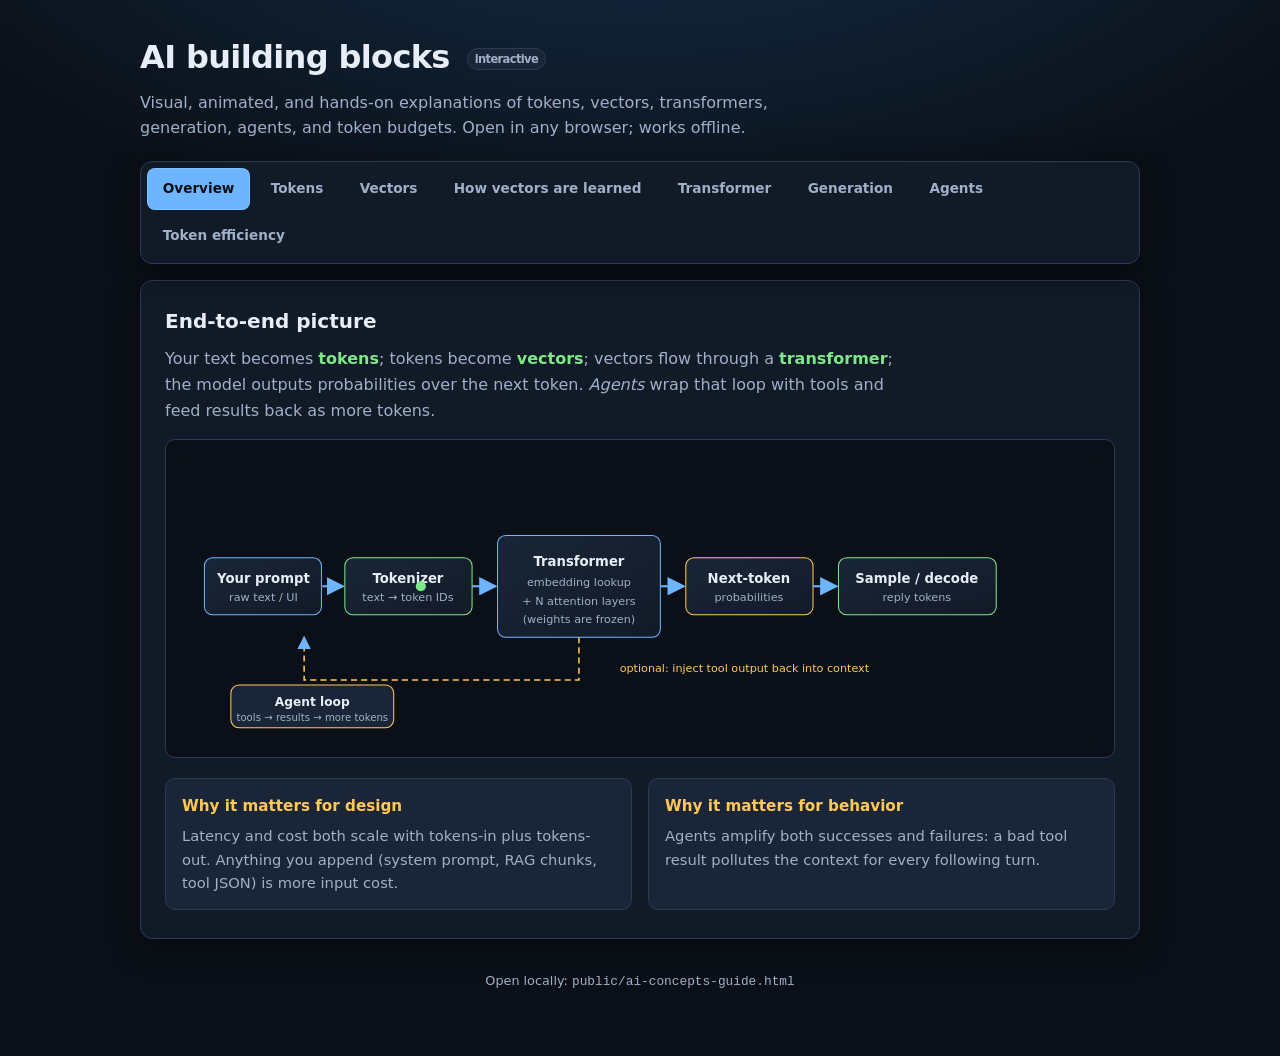
==== index.html @ f7377c88 "Add interactive AI concepts guide (GitHub Pages) Publish self-contained HTML with tabs, SVG animatio" ====
<!DOCTYPE html>
<html lang="en">
<head>
  <meta charset="UTF-8" />
  <meta name="viewport" content="width=device-width, initial-scale=1" />
  <title>AI Concepts — Tokens, Vectors, Transformers & Agents</title>
  <style>
    :root {
      --bg: #0b1018;
      --surface: #111a27;
      --surface2: #1a2638;
      --text: #e8eef7;
      --muted: #9fb0c8;
      --accent: #6eb5ff;
      --accent2: #7ee787;
      --warn: #ffc857;
      --danger: #fca5a5;
      --border: #2b3a55;
      --font: "Segoe UI", system-ui, -apple-system, sans-serif;
      --mono: ui-monospace, SFMono-Regular, Menlo, Consolas, monospace;
      --radius: 12px;
      --shadow: 0 8px 32px rgba(0, 0, 0, 0.45);
    }
    * { box-sizing: border-box; }
    html, body { margin: 0; }
    body {
      min-height: 100vh;
      font-family: var(--font);
      background: radial-gradient(ellipse 120% 80% at 50% -20%, #15324f 0%, var(--bg) 55%);
      color: var(--text);
      line-height: 1.6;
    }
    .wrap { max-width: 1040px; margin: 0 auto; padding: 2rem 1.25rem 4rem; }
    header h1 {
      font-size: clamp(1.45rem, 4vw, 2rem);
      font-weight: 650;
      letter-spacing: -0.02em;
      margin: 0 0 0.4rem;
    }
    header p { margin: 0 0 1.25rem; color: var(--muted); max-width: 70ch; }

    .tabs {
      display: flex; flex-wrap: wrap; gap: 0.35rem;
      margin-bottom: 1rem; padding: 0.4rem;
      background: var(--surface);
      border-radius: var(--radius);
      border: 1px solid var(--border);
      box-shadow: var(--shadow);
      position: sticky; top: 0.5rem; z-index: 10;
      backdrop-filter: blur(8px);
    }
    .tabs button {
      appearance: none; border: 1px solid transparent;
      background: transparent; color: var(--muted);
      font: inherit; font-size: 0.85rem; font-weight: 550;
      padding: 0.55rem 0.9rem; border-radius: 8px; cursor: pointer;
      transition: color 0.15s, background 0.15s, border-color 0.15s;
    }
    .tabs button:hover { color: var(--text); background: var(--surface2); }
    .tabs button[aria-selected="true"] {
      color: var(--bg); background: var(--accent);
      border-color: rgba(255, 255, 255, 0.15);
    }

    .panel {
      display: none;
      background: var(--surface);
      border: 1px solid var(--border);
      border-radius: var(--radius);
      padding: 1.5rem 1.5rem 1.75rem;
      box-shadow: var(--shadow);
    }
    .panel.active { display: block; animation: fadeIn 0.22s ease; }
    @keyframes fadeIn {
      from { opacity: 0; transform: translateY(4px); }
      to { opacity: 1; transform: translateY(0); }
    }

    .panel h2 { font-size: 1.25rem; margin: 0 0 0.6rem; font-weight: 650; }
    .panel h3 {
      font-size: 1rem; margin: 1.5rem 0 0.5rem;
      color: var(--accent); font-weight: 600;
    }
    .panel p { margin: 0 0 0.85rem; }
    .panel .lead { color: var(--muted); margin: 0 0 1rem; max-width: 72ch; }
    .panel ul { margin: 0 0 0.85rem 1.1rem; padding: 0; }
    .panel li { margin-bottom: 0.35rem; }
    .panel code { font-family: var(--mono); font-size: 0.88em; background: #0c1726; padding: 1px 5px; border-radius: 4px; color: #b6dcff; }
    .panel strong { color: var(--accent2); font-weight: 600; }

    .diagram-wrap {
      background: var(--bg);
      border-radius: 10px;
      padding: 1rem;
      border: 1px solid var(--border);
      margin: 0.5rem 0 1.25rem;
      overflow: auto;
    }
    .diagram { width: 100%; height: auto; display: block; }

    .grid2 { display: grid; grid-template-columns: 1fr 1fr; gap: 1rem; }
    @media (max-width: 720px) { .grid2 { grid-template-columns: 1fr; } }

    .card {
      background: var(--surface2);
      border: 1px solid var(--border);
      border-radius: 10px;
      padding: 0.9rem 1rem;
    }
    .card h4 { margin: 0 0 0.4rem; font-size: 0.95rem; color: var(--warn); font-weight: 600; }
    .card p { margin: 0; color: var(--muted); font-size: 0.92rem; }

    .controls {
      display: flex; flex-wrap: wrap; gap: 0.75rem 1.25rem;
      align-items: center; margin: 0.75rem 0 0.5rem;
      font-size: 0.9rem;
    }
    .controls label { color: var(--muted); display: inline-flex; align-items: center; gap: 0.4rem; }
    .controls input[type="range"] { width: 180px; accent-color: var(--accent); }
    .controls input[type="text"] {
      font: inherit; font-size: 0.9rem; padding: 0.35rem 0.55rem;
      background: #0c1726; color: var(--text);
      border: 1px solid var(--border); border-radius: 6px;
      width: 220px;
    }
    .controls button {
      font: inherit; font-size: 0.85rem; font-weight: 550;
      padding: 0.45rem 0.85rem; border-radius: 6px;
      background: var(--accent); color: var(--bg);
      border: 1px solid rgba(255,255,255,0.1);
      cursor: pointer;
    }
    .controls button.secondary { background: var(--surface2); color: var(--text); border-color: var(--border); }
    .controls button:hover { filter: brightness(1.1); }

    table.kv {
      width: 100%; border-collapse: collapse;
      font-size: 0.9rem; margin: 0.5rem 0 1rem;
    }
    table.kv th, table.kv td {
      text-align: left; padding: 0.45rem 0.6rem;
      border-bottom: 1px solid var(--border);
    }
    table.kv th { color: var(--muted); font-weight: 550; background: var(--surface2); }
    table.kv td.mono { font-family: var(--mono); color: #b6dcff; font-size: 0.85rem; }

    .badge {
      display: inline-block; padding: 1px 7px; border-radius: 999px;
      font-size: 0.72rem; font-weight: 600;
      background: var(--surface2); color: var(--muted);
      border: 1px solid var(--border); margin-left: 0.4rem;
      vertical-align: middle;
    }
    .callout {
      border-left: 3px solid var(--warn);
      background: #1e1808;
      padding: 0.7rem 0.9rem; border-radius: 6px;
      margin: 0.75rem 0; font-size: 0.92rem;
    }
    .callout.green { border-color: var(--accent2); background: #0d1f15; }
    .callout.blue { border-color: var(--accent); background: #0d1c2c; }

    footer { margin-top: 2rem; font-size: 0.8rem; color: var(--muted); text-align: center; }

    @media (prefers-reduced-motion: reduce) {
      .panel.active { animation: none; }
      .anim, .anim * { animation: none !important; }
    }
  </style>
</head>
<body>
  <div class="wrap">
    <header>
      <h1>AI building blocks <span class="badge">interactive</span></h1>
      <p>
        Visual, animated, and hands-on explanations of tokens, vectors, transformers,
        generation, agents, and token budgets. Open in any browser; works offline.
      </p>
    </header>

    <div class="tabs" role="tablist" aria-label="Topics">
      <button role="tab" id="tab-overview" aria-selected="true" aria-controls="panel-overview" tabindex="0">Overview</button>
      <button role="tab" id="tab-tokens" aria-selected="false" aria-controls="panel-tokens" tabindex="-1">Tokens</button>
      <button role="tab" id="tab-vectors" aria-selected="false" aria-controls="panel-vectors" tabindex="-1">Vectors</button>
      <button role="tab" id="tab-training" aria-selected="false" aria-controls="panel-training" tabindex="-1">How vectors are learned</button>
      <button role="tab" id="tab-transformer" aria-selected="false" aria-controls="panel-transformer" tabindex="-1">Transformer</button>
      <button role="tab" id="tab-generation" aria-selected="false" aria-controls="panel-generation" tabindex="-1">Generation</button>
      <button role="tab" id="tab-agents" aria-selected="false" aria-controls="panel-agents" tabindex="-1">Agents</button>
      <button role="tab" id="tab-optimize" aria-selected="false" aria-controls="panel-optimize" tabindex="-1">Token efficiency</button>
    </div>

    <!-- ============================== OVERVIEW ============================== -->
    <section class="panel active" role="tabpanel" id="panel-overview" aria-labelledby="tab-overview">
      <h2>End-to-end picture</h2>
      <p class="lead">
        Your text becomes <strong>tokens</strong>; tokens become <strong>vectors</strong>;
        vectors flow through a <strong>transformer</strong>; the model outputs probabilities over
        the next token. <em>Agents</em> wrap that loop with tools and feed results back as more tokens.
      </p>
      <div class="diagram-wrap">
        <svg class="diagram anim" viewBox="0 0 900 280" xmlns="http://www.w3.org/2000/svg" aria-label="Overview pipeline">
          <defs>
            <marker id="arrowOv" markerWidth="9" markerHeight="9" refX="8" refY="4.5" orient="auto">
              <path d="M0,0 L9,4.5 L0,9 Z" fill="#6eb5ff" />
            </marker>
            <linearGradient id="gOv" x1="0%" y1="0%" x2="100%" y2="100%">
              <stop offset="0%" stop-color="#1a2638" />
              <stop offset="100%" stop-color="#111a27" />
            </linearGradient>
          </defs>
          <rect width="900" height="280" fill="#0b1018" rx="8" />

          <g>
            <rect x="22" y="100" width="115" height="56" rx="8" fill="url(#gOv)" stroke="#6eb5ff" />
            <text x="80" y="125" text-anchor="middle" fill="#e8eef7" font-size="13" font-weight="600">Your prompt</text>
            <text x="80" y="142" text-anchor="middle" fill="#9fb0c8" font-size="11">raw text / UI</text>
          </g>
          <g>
            <rect x="160" y="100" width="125" height="56" rx="8" fill="url(#gOv)" stroke="#7ee787" />
            <text x="222" y="125" text-anchor="middle" fill="#e8eef7" font-size="13" font-weight="600">Tokenizer</text>
            <text x="222" y="142" text-anchor="middle" fill="#9fb0c8" font-size="11">text → token IDs</text>
          </g>
          <g>
            <rect x="310" y="78" width="160" height="100" rx="8" fill="url(#gOv)" stroke="#6eb5ff" />
            <text x="390" y="108" text-anchor="middle" fill="#e8eef7" font-size="13" font-weight="600">Transformer</text>
            <text x="390" y="128" text-anchor="middle" fill="#9fb0c8" font-size="11">embedding lookup</text>
            <text x="390" y="146" text-anchor="middle" fill="#9fb0c8" font-size="11">+ N attention layers</text>
            <text x="390" y="164" text-anchor="middle" fill="#9fb0c8" font-size="11">(weights are frozen)</text>
          </g>
          <g>
            <rect x="495" y="100" width="125" height="56" rx="8" fill="url(#gOv)" stroke="#ffc857" />
            <text x="557" y="125" text-anchor="middle" fill="#e8eef7" font-size="13" font-weight="600">Next-token</text>
            <text x="557" y="142" text-anchor="middle" fill="#9fb0c8" font-size="11">probabilities</text>
          </g>
          <g>
            <rect x="645" y="100" width="155" height="56" rx="8" fill="url(#gOv)" stroke="#7ee787" />
            <text x="722" y="125" text-anchor="middle" fill="#e8eef7" font-size="13" font-weight="600">Sample / decode</text>
            <text x="722" y="142" text-anchor="middle" fill="#9fb0c8" font-size="11">reply tokens</text>
          </g>

          <line x1="138" y1="128" x2="158" y2="128" stroke="#6eb5ff" stroke-width="2" marker-end="url(#arrowOv)" />
          <line x1="285" y1="128" x2="308" y2="128" stroke="#6eb5ff" stroke-width="2" marker-end="url(#arrowOv)" />
          <line x1="470" y1="128" x2="493" y2="128" stroke="#6eb5ff" stroke-width="2" marker-end="url(#arrowOv)" />
          <line x1="620" y1="128" x2="643" y2="128" stroke="#6eb5ff" stroke-width="2" marker-end="url(#arrowOv)" />

          <!-- moving packet -->
          <circle r="5" fill="#7ee787">
            <animateMotion dur="5s" repeatCount="indefinite"
              path="M 22 128 L 800 128" />
          </circle>

          <!-- Agent loop -->
          <path d="M390 178 L390 220 L120 220 L120 178" fill="none" stroke="#ffc857" stroke-width="1.5" stroke-dasharray="6 4" marker-end="url(#arrowOv)" />
          <rect x="48" y="225" width="160" height="42" rx="8" fill="#1a2638" stroke="#ffc857" />
          <text x="128" y="246" text-anchor="middle" fill="#e8eef7" font-size="12" font-weight="600">Agent loop</text>
          <text x="128" y="260" text-anchor="middle" fill="#9fb0c8" font-size="10">tools → results → more tokens</text>
          <text x="430" y="212" fill="#ffc857" font-size="11">optional: inject tool output back into context</text>
        </svg>
      </div>
      <div class="grid2">
        <div class="card"><h4>Why it matters for design</h4><p>Latency and cost both scale with tokens-in plus tokens-out. Anything you append (system prompt, RAG chunks, tool JSON) is more input cost.</p></div>
        <div class="card"><h4>Why it matters for behavior</h4><p>Agents amplify both successes and failures: a bad tool result pollutes the context for every following turn.</p></div>
      </div>
    </section>

    <!-- ============================== TOKENS ============================== -->
    <section class="panel" role="tabpanel" id="panel-tokens" aria-labelledby="tab-tokens" hidden>
      <h2>Tokens — the unit the model actually sees</h2>
      <p class="lead">
        Models do not consume words or characters. They consume <strong>tokens</strong>:
        integer IDs from a fixed vocabulary built by a <em>tokenizer</em>.
        A token can be a word, a syllable, a few characters, punctuation, or a byte sequence.
      </p>

      <h3>1. From string to IDs</h3>
      <div class="diagram-wrap">
        <svg class="diagram anim" viewBox="0 0 900 220" xmlns="http://www.w3.org/2000/svg" aria-label="Tokenization">
          <rect width="900" height="220" fill="#0b1018" rx="8" />
          <text x="450" y="32" text-anchor="middle" fill="#e8eef7" font-size="14" font-weight="600">String → tokenizer → token IDs → embedding rows</text>

          <rect x="40" y="60" width="320" height="46" rx="6" fill="#1a2638" stroke="#6eb5ff" />
          <text x="200" y="88" text-anchor="middle" fill="#e8eef7" font-size="13" font-family="ui-monospace, monospace">"unbelievable AI agents!"</text>

          <text x="380" y="88" text-anchor="middle" fill="#7ee787" font-size="22">→</text>

          <rect x="410" y="50" width="450" height="66" rx="6" fill="#1a2638" stroke="#7ee787" />
          <text x="635" y="74" text-anchor="middle" fill="#9fb0c8" font-size="11">subword pieces (illustrative — exact split depends on tokenizer)</text>
          <text x="635" y="98" text-anchor="middle" fill="#e8eef7" font-size="13" font-family="ui-monospace, monospace">[ "un", "believ", "able", " AI", " agents", "!" ]</text>

          <g font-family="ui-monospace, monospace" font-size="11">
            <rect x="80" y="135" width="110" height="34" rx="6" fill="#0d1c2c" stroke="#6eb5ff" />
            <text x="135" y="156" text-anchor="middle" fill="#b6dcff">id 581</text>
            <rect x="200" y="135" width="120" height="34" rx="6" fill="#0d1c2c" stroke="#6eb5ff" />
            <text x="260" y="156" text-anchor="middle" fill="#b6dcff">id 24109</text>
            <rect x="330" y="135" width="110" height="34" rx="6" fill="#0d1c2c" stroke="#6eb5ff" />
            <text x="385" y="156" text-anchor="middle" fill="#b6dcff">id 712</text>
            <rect x="450" y="135" width="100" height="34" rx="6" fill="#0d1c2c" stroke="#6eb5ff" />
            <text x="500" y="156" text-anchor="middle" fill="#b6dcff">id 9013</text>
            <rect x="560" y="135" width="120" height="34" rx="6" fill="#0d1c2c" stroke="#6eb5ff" />
            <text x="620" y="156" text-anchor="middle" fill="#b6dcff">id 30221</text>
            <rect x="690" y="135" width="80" height="34" rx="6" fill="#0d1c2c" stroke="#6eb5ff" />
            <text x="730" y="156" text-anchor="middle" fill="#b6dcff">id 0</text>
          </g>
          <text x="450" y="200" text-anchor="middle" fill="#9fb0c8" font-size="11">Each ID is then looked up in a giant matrix → that row is the token's vector.</text>

          <!-- Animated highlight sweeping across IDs -->
          <rect x="80" y="135" width="110" height="34" rx="6" fill="#7ee787" opacity="0">
            <animate attributeName="opacity" values="0.0;0.35;0.0" keyTimes="0;0.15;0.3" dur="6s" repeatCount="indefinite" />
          </rect>
          <rect x="200" y="135" width="120" height="34" rx="6" fill="#7ee787" opacity="0">
            <animate attributeName="opacity" values="0;0;0.35;0" keyTimes="0;0.15;0.3;0.45" dur="6s" repeatCount="indefinite" />
          </rect>
          <rect x="330" y="135" width="110" height="34" rx="6" fill="#7ee787" opacity="0">
            <animate attributeName="opacity" values="0;0;0;0.35;0" keyTimes="0;0.3;0.45;0.6;0.75" dur="6s" repeatCount="indefinite" />
          </rect>
        </svg>
      </div>

      <h3>2. Why subwords (instead of words or letters)?</h3>
      <ul>
        <li><strong>Word-level</strong> vocabularies explode in size and can't represent typos, names, or new words.</li>
        <li><strong>Character-level</strong> sequences become too long; the model wastes capacity learning English spelling.</li>
        <li><strong>Subword</strong> (BPE / WordPiece / SentencePiece) keeps common words as one token and splits rare ones — the sweet spot.</li>
      </ul>

      <h3>3. Try it: rough English heuristic</h3>
      <div class="callout blue">
        For everyday English prose: <strong>~4 chars/token</strong> or <strong>~¾ word/token</strong>.
        Code, JSON, URLs, and non-Latin scripts can be 2× or 3× more expensive.
      </div>
      <div class="controls">
        <label>Type any English text:
          <input id="tokInput" type="text" value="Tokens are how models bill and remember." />
        </label>
      </div>
      <table class="kv">
        <tr><th>Characters</th><td class="mono" id="tokChars">—</td></tr>
        <tr><th>Words</th><td class="mono" id="tokWords">—</td></tr>
        <tr><th>Estimated tokens (chars/4)</th><td class="mono" id="tokFromChars">—</td></tr>
        <tr><th>Estimated tokens (words×0.75)</th><td class="mono" id="tokFromWords">—</td></tr>
      </table>
      <p class="lead" style="font-size:0.88rem;">
        These are <em>rough</em> estimates. For accurate counts use the provider's tokenizer
        (e.g. <code>tiktoken</code> for OpenAI, the model's <code>tokenizer.json</code> for HF / local SLMs).
      </p>

      <h3>4. Where token cost actually lives</h3>
      <ul>
        <li><strong>System prompt + tools schema:</strong> sent on every turn unless prompt caching applies.</li>
        <li><strong>Conversation history:</strong> grows linearly; older turns rarely earn their keep.</li>
        <li><strong>Tool outputs:</strong> raw API responses are usually the worst offender. Truncate or summarize.</li>
        <li><strong>Generated tokens:</strong> billed separately (often more expensive than input).</li>
      </ul>
    </section>

    <!-- ============================== VECTORS ============================== -->
    <section class="panel" role="tabpanel" id="panel-vectors" aria-labelledby="tab-vectors" hidden>
      <h2>Vectors — coordinates of meaning</h2>
      <p class="lead">
        A <strong>vector</strong> (a.k.a. <em>embedding</em>) is just a list of numbers that acts as a
        digital fingerprint for a token's meaning. Lat/long is a 2-D vector that locates a place;
        a 384-D embedding locates a <em>meaning</em> in a 384-dimensional space.
      </p>

      <h3>1. The mental model: 3 dimensions you can picture</h3>
      <p>Imagine 3 axes — "Animal-like", "Fluffy", "Electronic":</p>
      <table class="kv">
        <tr><th>Word</th><th>Vector [animal, fluffy, electronic]</th><th>Reading</th></tr>
        <tr><td>Dog</td><td class="mono">[0.9, 0.8, 0.1]</td><td>high animal, high fluff, low electronic</td></tr>
        <tr><td>Cat</td><td class="mono">[0.9, 0.9, 0.1]</td><td>nearly identical to Dog → nearby in space</td></tr>
        <tr><td>Laptop</td><td class="mono">[0.1, 0.1, 0.9]</td><td>opposite corner</td></tr>
      </table>
      <p class="lead">"Dog" and "Cat" share neighbors in real text, so the math <em>forces</em> their vectors to look alike. The model never reads the word "animal" — it just notices similar numbers.</p>

      <h3>2. Why 384 (or 768, or 4096) dimensions?</h3>
      <p>
        More dimensions = more room for nuance: noun vs verb, formal vs slang, finance vs medical, sentiment, tense, register. Each dimension is an <em>abstract</em> trait the model
        invented during training; humans rarely have words for them.
      </p>
      <div class="grid2">
        <div class="card"><h4>Narrower (e.g. 128)</h4><p>Cheap, fast, "dumber" — collapses subtle meaning differences.</p></div>
        <div class="card"><h4>Wider (e.g. 4096)</h4><p>Expensive, more nuance — what frontier LLMs use as their internal "workspace width."</p></div>
      </div>

      <h3>3. A 10-D financial example</h3>
      <p>For a "high-growth tech stock" the model might learn something like:</p>
      <table class="kv">
        <tr><th>#</th><th>Concept</th><th>Value</th><th>Why</th></tr>
        <tr><td>1</td><td>Risk</td><td class="mono">0.9</td><td>volatile</td></tr>
        <tr><td>2</td><td>Dividend yield</td><td class="mono">0.1</td><td>reinvests profits</td></tr>
        <tr><td>3</td><td>Growth potential</td><td class="mono">0.8</td><td>expanding market</td></tr>
        <tr><td>4</td><td>Liquidity</td><td class="mono">0.2</td><td>thinner book</td></tr>
        <tr><td>5</td><td>Tech sector</td><td class="mono">0.9</td><td>by definition</td></tr>
        <tr><td>6</td><td>Fixed income</td><td class="mono">0.0</td><td>not a bond</td></tr>
        <tr><td>7</td><td>Institutional interest</td><td class="mono">0.4</td><td>moderate</td></tr>
        <tr><td>8</td><td>R&amp;D spending</td><td class="mono">0.7</td><td>innovation-heavy</td></tr>
        <tr><td>9</td><td>Tangible assets</td><td class="mono">0.1</td><td>IP, not factories</td></tr>
        <tr><td>10</td><td>Market cap</td><td class="mono">0.6</td><td>mid-large</td></tr>
      </table>
      <p>"Nvidia" and "Bitcoin" land near each other in this space because they share high values along Risk, Tech, and Growth — the model treats them as <em>conversational neighbors</em> without any dictionary.</p>

      <h3>4. Interactive: cosine similarity</h3>
      <p class="lead">Drag the sliders. Watch the angle between two 2-D "meaning vectors" change. Cosine similarity is just the cosine of that angle.</p>
      <div class="controls">
        <label>Vector A angle: <input id="vAang" type="range" min="0" max="360" value="40" /></label>
        <label>Vector B angle: <input id="vBang" type="range" min="0" max="360" value="55" /></label>
      </div>
      <div class="diagram-wrap">
        <svg id="cosineSvg" class="diagram" viewBox="0 0 600 320" xmlns="http://www.w3.org/2000/svg" aria-label="Cosine similarity demo">
          <rect width="600" height="320" fill="#0b1018" rx="8" />
          <line x1="300" y1="20" x2="300" y2="300" stroke="#2b3a55" />
          <line x1="40" y1="160" x2="560" y2="160" stroke="#2b3a55" />
          <circle cx="300" cy="160" r="120" fill="none" stroke="#1e2a40" stroke-dasharray="3 4" />
          <line id="vecA" x1="300" y1="160" x2="300" y2="160" stroke="#7ee787" stroke-width="2.5" />
          <line id="vecB" x1="300" y1="160" x2="300" y2="160" stroke="#6eb5ff" stroke-width="2.5" />
          <text id="vecAlabel" x="0" y="0" fill="#7ee787" font-size="12">A</text>
          <text id="vecBlabel" x="0" y="0" fill="#6eb5ff" font-size="12">B</text>
          <text id="cosLabel" x="20" y="30" fill="#e8eef7" font-size="14" font-weight="600">cos(θ) = —</text>
          <text id="cosHint" x="20" y="50" fill="#9fb0c8" font-size="11">+1 → identical meaning · 0 → unrelated · −1 → opposite</text>
        </svg>
      </div>

      <h3>5. Where this shows up in apps</h3>
      <ul>
        <li><strong>Semantic search / RAG</strong>: embed the query, find nearest chunks in a vector DB, stuff them into the prompt.</li>
        <li><strong>Clustering</strong> support tickets, deduping content, recommendation.</li>
        <li><strong>Classification</strong>: cheap classifier on top of frozen embeddings.</li>
      </ul>
      <div class="callout green">
        <strong>Design takeaway:</strong> RAG quality depends more on chunking, metadata, and choice of embedding model than on prompt wording.
      </div>
    </section>

    <!-- ============================== TRAINING ============================== -->
    <section class="panel" role="tabpanel" id="panel-training" aria-labelledby="tab-training" hidden>
      <h2>How vectors are <em>actually</em> learned <span class="badge">no human assigns them</span></h2>
      <p class="lead">
        Nobody decides the numbers. They start as random noise. Training nudges them
        until words that <em>appear in similar contexts</em> end up with similar coordinates.
      </p>

      <h3>1. The learning loop</h3>
      <div class="diagram-wrap">
        <svg class="diagram anim" viewBox="0 0 900 260" xmlns="http://www.w3.org/2000/svg" aria-label="Training loop">
          <defs>
            <marker id="arrTr" markerWidth="9" markerHeight="9" refX="8" refY="4.5" orient="auto">
              <path d="M0,0 L9,4.5 L0,9 Z" fill="#6eb5ff" />
            </marker>
          </defs>
          <rect width="900" height="260" fill="#0b1018" rx="8" />

          <rect x="30" y="60" width="160" height="60" rx="8" fill="#1a2638" stroke="#6eb5ff" />
          <text x="110" y="84" text-anchor="middle" fill="#e8eef7" font-size="13" font-weight="600">1. Show a sentence</text>
          <text x="110" y="102" text-anchor="middle" fill="#9fb0c8" font-size="11">"The boy took his dog for a __"</text>

          <rect x="220" y="60" width="160" height="60" rx="8" fill="#1a2638" stroke="#7ee787" />
          <text x="300" y="84" text-anchor="middle" fill="#e8eef7" font-size="13" font-weight="600">2. Predict next token</text>
          <text x="300" y="102" text-anchor="middle" fill="#9fb0c8" font-size="11">model guesses "toaster"</text>

          <rect x="410" y="60" width="160" height="60" rx="8" fill="#1a2638" stroke="#fca5a5" />
          <text x="490" y="84" text-anchor="middle" fill="#e8eef7" font-size="13" font-weight="600">3. Compute loss</text>
          <text x="490" y="102" text-anchor="middle" fill="#9fb0c8" font-size="11">truth was "walk" → big error</text>

          <rect x="600" y="60" width="170" height="60" rx="8" fill="#1a2638" stroke="#ffc857" />
          <text x="685" y="84" text-anchor="middle" fill="#e8eef7" font-size="13" font-weight="600">4. Backpropagate</text>
          <text x="685" y="102" text-anchor="middle" fill="#9fb0c8" font-size="11">nudge every weight & vector</text>

          <line x1="190" y1="90" x2="218" y2="90" stroke="#6eb5ff" stroke-width="2" marker-end="url(#arrTr)" />
          <line x1="380" y1="90" x2="408" y2="90" stroke="#6eb5ff" stroke-width="2" marker-end="url(#arrTr)" />
          <line x1="570" y1="90" x2="598" y2="90" stroke="#6eb5ff" stroke-width="2" marker-end="url(#arrTr)" />

          <path d="M770 90 L820 90 L820 170 L60 170 L60 122" fill="none" stroke="#ffc857" stroke-dasharray="6 4" stroke-width="1.5" marker-end="url(#arrTr)" />
          <text x="450" y="190" text-anchor="middle" fill="#ffc857" font-size="11">repeat for billions of sentences (epochs × dataset)</text>

          <rect x="170" y="200" width="560" height="44" rx="8" fill="#0d1f15" stroke="#7ee787" />
          <text x="450" y="222" text-anchor="middle" fill="#e8eef7" font-size="12" font-weight="600">Result: vectors of words sharing context drift toward each other.</text>
          <text x="450" y="237" text-anchor="middle" fill="#9fb0c8" font-size="10">"dog" pulled toward "walk", "leash", "park"; pushed away from "toaster".</text>
        </svg>
      </div>

      <h3>2. Watch it happen — animated training</h3>
      <p class="lead">
        Below, four words start as random dots. Hit <em>Train</em> and they self-organize into
        <span style="color:var(--accent2)">animal-like</span> and <span style="color:var(--accent)">device-like</span> clusters,
        as if the dataset said <code>dog ~ cat</code> and <code>laptop ~ phone</code> often appear in similar sentences.
      </p>
      <div class="controls">
        <button id="trainBtn">▶ Train</button>
        <button id="trainReset" class="secondary">Reset to random</button>
        <span id="trainStep" style="color:var(--muted); font-size:0.88rem;">step 0</span>
      </div>
      <div class="diagram-wrap">
        <svg id="trainSvg" class="diagram" viewBox="0 0 600 340" xmlns="http://www.w3.org/2000/svg" aria-label="Training animation">
          <rect width="600" height="340" fill="#0b1018" rx="8" />
          <line x1="300" y1="20" x2="300" y2="320" stroke="#1e2a40" />
          <line x1="20" y1="170" x2="580" y2="170" stroke="#1e2a40" />
          <text x="300" y="16" text-anchor="middle" fill="#9fb0c8" font-size="11">"animal-like" axis  →  "device-like" axis</text>

          <!-- target zones -->
          <circle cx="180" cy="170" r="60" fill="#0d1f15" stroke="#7ee787" stroke-dasharray="4 3" opacity="0.55" />
          <text x="180" y="105" text-anchor="middle" fill="#7ee787" font-size="11">animals cluster (target)</text>
          <circle cx="430" cy="170" r="60" fill="#0d1c2c" stroke="#6eb5ff" stroke-dasharray="4 3" opacity="0.55" />
          <text x="430" y="105" text-anchor="middle" fill="#6eb5ff" font-size="11">devices cluster (target)</text>
        </svg>
      </div>

      <h3>3. What the human actually decides</h3>
      <ul>
        <li><strong>Architecture:</strong> dimensions (e.g. 384), number of layers, attention heads.</li>
        <li><strong>Diet:</strong> the dataset — TinyStories vs financial filings vs cooking recipes. Same word, different vector ends up.</li>
        <li><strong>Patience:</strong> epochs, learning rate, batch size. More practice → finer distinctions, until overfitting kicks in.</li>
      </ul>
      <div class="callout">
        Same word, different worlds: "Apple" trained on finance lands near "Microsoft, stock". Trained on recipes it lands near "cinnamon, pie".
      </div>
    </section>

    <!-- ============================== TRANSFORMER ============================== -->
    <section class="panel" role="tabpanel" id="panel-transformer" aria-labelledby="tab-transformer" hidden>
      <h2>Transformer — what those vectors flow through</h2>
      <p class="lead">
        A transformer is a stack of identical "blocks". Each block lets every token's vector
        <strong>look at every other token's vector</strong> (attention) and then refine itself locally
        (feed-forward). After N blocks, each vector is a contextual summary of the whole sentence.
      </p>

      <h3>1. One block, in slow motion</h3>
      <div class="diagram-wrap">
        <svg class="diagram anim" viewBox="0 0 900 360" xmlns="http://www.w3.org/2000/svg" aria-label="Transformer block">
          <defs>
            <marker id="arrTf" markerWidth="8" markerHeight="8" refX="7" refY="4" orient="auto">
              <path d="M0,0 L8,4 L0,8 Z" fill="#9fb0c8" />
            </marker>
          </defs>
          <rect width="900" height="360" fill="#0b1018" rx="8" />

          <text x="450" y="36" text-anchor="middle" fill="#e8eef7" font-size="14" font-weight="600">Input: one vector per token</text>
          <g>
            <rect x="160" y="55" width="90" height="36" rx="6" fill="#1a2638" stroke="#6eb5ff" />
            <text x="205" y="78" text-anchor="middle" fill="#e8eef7" font-size="12">"The"</text>
            <rect x="270" y="55" width="90" height="36" rx="6" fill="#1a2638" stroke="#6eb5ff" />
            <text x="315" y="78" text-anchor="middle" fill="#e8eef7" font-size="12">"boy"</text>
            <rect x="380" y="55" width="90" height="36" rx="6" fill="#1a2638" stroke="#6eb5ff" />
            <text x="425" y="78" text-anchor="middle" fill="#e8eef7" font-size="12">"walked"</text>
            <rect x="490" y="55" width="90" height="36" rx="6" fill="#1a2638" stroke="#6eb5ff" />
            <text x="535" y="78" text-anchor="middle" fill="#e8eef7" font-size="12">"his"</text>
            <rect x="600" y="55" width="90" height="36" rx="6" fill="#1a2638" stroke="#6eb5ff" />
            <text x="645" y="78" text-anchor="middle" fill="#e8eef7" font-size="12">"dog"</text>
          </g>

          <!-- attention block -->
          <rect x="100" y="110" width="700" height="92" rx="10" fill="#111a27" stroke="#7ee787" />
          <text x="450" y="138" text-anchor="middle" fill="#7ee787" font-size="14" font-weight="600">Self-attention</text>
          <text x="450" y="158" text-anchor="middle" fill="#9fb0c8" font-size="12">For each token: build Query, Key, Value → mix Values weighted by Q·K similarity</text>
          <text x="450" y="178" text-anchor="middle" fill="#9fb0c8" font-size="11">In a decoder, each position can only attend to itself + earlier tokens (causal mask)</text>

          <!-- animated attention links from "dog" back to earlier tokens -->
          <g stroke="#6eb5ff" stroke-width="1.5" fill="none" opacity="0.85">
            <path d="M645 91 Q570 70 535 91" stroke-dasharray="3 3">
              <animate attributeName="stroke-dashoffset" from="0" to="20" dur="2s" repeatCount="indefinite" />
            </path>
            <path d="M645 91 Q500 60 425 91" stroke-dasharray="3 3">
              <animate attributeName="stroke-dashoffset" from="0" to="20" dur="2.4s" repeatCount="indefinite" />
            </path>
            <path d="M645 91 Q420 45 315 91" stroke-dasharray="3 3">
              <animate attributeName="stroke-dashoffset" from="0" to="20" dur="2.8s" repeatCount="indefinite" />
            </path>
            <path d="M645 91 Q380 40 205 91" stroke-dasharray="3 3">
              <animate attributeName="stroke-dashoffset" from="0" to="20" dur="3.2s" repeatCount="indefinite" />
            </path>
          </g>
          <text x="780" y="80" fill="#6eb5ff" font-size="11">"dog" attends to its context</text>

          <!-- FFN -->
          <rect x="100" y="220" width="700" height="70" rx="10" fill="#111a27" stroke="#ffc857" />
          <text x="450" y="247" text-anchor="middle" fill="#ffc857" font-size="14" font-weight="600">Feed-forward (per token, independent)</text>
          <text x="450" y="267" text-anchor="middle" fill="#9fb0c8" font-size="12">Two linear layers + nonlinearity refine each vector locally</text>

          <!-- Residual + LayerNorm -->
          <rect x="100" y="305" width="700" height="40" rx="10" fill="#111a27" stroke="#2b3a55" />
          <text x="450" y="330" text-anchor="middle" fill="#9fb0c8" font-size="12">+ Residual connection + LayerNorm wrap each sublayer · stack N of these blocks</text>
        </svg>
      </div>

      <h3>2. Why this design wins</h3>
      <div class="grid2">
        <div class="card"><h4>Parallelism</h4><p>Unlike RNNs, all positions are processed simultaneously — fits GPUs perfectly.</p></div>
        <div class="card"><h4>Long-range dependencies</h4><p>Attention is direct: "dog" can look at "the boy" 50 tokens earlier in one hop.</p></div>
        <div class="card"><h4>Composable</h4><p>Same block for text, code, images (ViT), audio. The architecture is modality-agnostic.</p></div>
        <div class="card"><h4>The cost</h4><p>Naive attention is <strong>O(n²)</strong> in sequence length — that's why long-context models are expensive.</p></div>
      </div>

      <h3>3. Decoder vs encoder</h3>
      <ul>
        <li><strong>Decoder-only</strong> (GPT, Llama, Mistral, Claude): trained to predict the next token. Causal mask. Used for chat, code generation, agents.</li>
        <li><strong>Encoder-only</strong> (BERT, embedding models): bidirectional context. Best for classification, embeddings, retrieval.</li>
        <li><strong>Encoder–decoder</strong> (T5, original Transformer): translation, summarization where you read one thing and write another.</li>
      </ul>
    </section>

    <!-- ============================== GENERATION ============================== -->
    <section class="panel" role="tabpanel" id="panel-generation" aria-labelledby="tab-generation" hidden>
      <h2>Generation — one token at a time</h2>
      <p class="lead">
        Decoder LLMs are <strong>autoregressive</strong>: at each step the model emits a probability
        distribution over the entire vocabulary; you sample one token, append it to the context,
        and run again until a stop condition.
      </p>

      <h3>1. The decode loop</h3>
      <div class="diagram-wrap">
        <svg class="diagram anim" viewBox="0 0 900 280" xmlns="http://www.w3.org/2000/svg" aria-label="Generation loop">
          <rect width="900" height="280" fill="#0b1018" rx="8" />
          <text x="450" y="34" text-anchor="middle" fill="#e8eef7" font-size="14" font-weight="600">Loop until EOS / max_tokens / stop sequence</text>

          <rect x="40" y="70" width="160" height="56" rx="8" fill="#1a2638" stroke="#6eb5ff" />
          <text x="120" y="94" text-anchor="middle" fill="#e8eef7" font-size="12" font-weight="600">Context tokens</text>
          <text x="120" y="112" text-anchor="middle" fill="#9fb0c8" font-size="10">prompt + so-far output</text>

          <rect x="240" y="60" width="180" height="76" rx="8" fill="#1a2638" stroke="#7ee787" />
          <text x="330" y="86" text-anchor="middle" fill="#e8eef7" font-size="12" font-weight="600">Transformer forward</text>
          <text x="330" y="104" text-anchor="middle" fill="#9fb0c8" font-size="11">re-uses KV cache</text>
          <text x="330" y="122" text-anchor="middle" fill="#9fb0c8" font-size="11">(speeds up repeats)</text>

          <rect x="460" y="70" width="160" height="56" rx="8" fill="#1a2638" stroke="#ffc857" />
          <text x="540" y="94" text-anchor="middle" fill="#e8eef7" font-size="12" font-weight="600">Logits → softmax</text>
          <text x="540" y="112" text-anchor="middle" fill="#9fb0c8" font-size="10">probability per vocab id</text>

          <rect x="660" y="70" width="200" height="56" rx="8" fill="#1a2638" stroke="#6eb5ff" />
          <text x="760" y="94" text-anchor="middle" fill="#e8eef7" font-size="12" font-weight="600">Sample (temp / top-p)</text>
          <text x="760" y="112" text-anchor="middle" fill="#9fb0c8" font-size="10">pick exactly one token</text>

          <line x1="200" y1="98" x2="238" y2="98" stroke="#6eb5ff" stroke-width="2" />
          <line x1="420" y1="98" x2="458" y2="98" stroke="#6eb5ff" stroke-width="2" />
          <line x1="620" y1="98" x2="658" y2="98" stroke="#6eb5ff" stroke-width="2" />

          <path d="M760 126 L760 175 L120 175 L120 128" fill="none" stroke="#6eb5ff" stroke-width="2" stroke-dasharray="6 4" />
          <polygon points="120,128 115,138 125,138" fill="#6eb5ff" />
          <text x="450" y="170" text-anchor="middle" fill="#6eb5ff" font-size="11">append the chosen token, repeat</text>

          <!-- moving dot showing token cycling -->
          <circle r="6" fill="#7ee787">
            <animateMotion dur="4s" repeatCount="indefinite"
              path="M 200 98 L 238 98 L 420 98 L 458 98 L 620 98 L 658 98 L 860 98 L 860 175 L 120 175 L 120 98 L 200 98" />
          </circle>

          <text x="450" y="225" text-anchor="middle" fill="#9fb0c8" font-size="11">Streaming sends each chosen token to the UI immediately — same total work, much better UX.</text>
        </svg>
      </div>

      <h3>2. Try it: temperature & top-p</h3>
      <p class="lead">
        Below is a synthetic next-token distribution. Move <strong>temperature</strong> and watch
        how the probabilities flatten or sharpen. Lower = more deterministic, higher = more creative.
      </p>
      <div class="controls">
        <label>Temperature: <input id="tempSlider" type="range" min="0.1" max="2.0" step="0.05" value="1.0" /> <span id="tempVal" class="mono">1.00</span></label>
        <label>Top-p: <input id="toppSlider" type="range" min="0.1" max="1.0" step="0.05" value="1.0" /> <span id="toppVal" class="mono">1.00</span></label>
      </div>
      <div class="diagram-wrap">
        <svg id="distSvg" class="diagram" viewBox="0 0 700 260" xmlns="http://www.w3.org/2000/svg" aria-label="Sampling distribution"></svg>
      </div>

      <h3>3. Stopping & cost</h3>
      <ul>
        <li><strong>EOS token</strong> — the model's natural "done" marker.</li>
        <li><strong>max_tokens</strong> — your safety belt; always set it.</li>
        <li><strong>Stop sequences</strong> — e.g. <code>"\nUser:"</code> in custom chat formats.</li>
      </ul>
      <div class="callout blue">
        Inference cost ≈ (input tokens) + (output tokens). Output tokens are usually <em>more expensive</em> per token than input — so trim outputs aggressively.
      </div>
    </section>

    <!-- ============================== AGENTS ============================== -->
    <section class="panel" role="tabpanel" id="panel-agents" aria-labelledby="tab-agents" hidden>
      <h2>Agents — LLM + tools + control loop</h2>
      <p class="lead">
        An agent is your application code repeatedly calling an LLM. The model can ask to run
        <strong>tools</strong> (function calls, HTTP, DB queries, code). Your orchestrator runs them and
        feeds the results back into the next call as more tokens.
      </p>

      <h3>1. The control flow</h3>
      <div class="diagram-wrap">
        <svg class="diagram anim" viewBox="0 0 900 380" xmlns="http://www.w3.org/2000/svg" aria-label="Agent loop">
          <rect width="900" height="380" fill="#0b1018" rx="8" />
          <text x="450" y="32" text-anchor="middle" fill="#e8eef7" font-size="14" font-weight="600">Reason → Act → Observe → Repeat</text>

          <rect x="370" y="55" width="160" height="56" rx="10" fill="#0d1c2c" stroke="#6eb5ff" stroke-width="2" />
          <text x="450" y="78" text-anchor="middle" fill="#e8eef7" font-size="13" font-weight="600">Orchestrator</text>
          <text x="450" y="96" text-anchor="middle" fill="#9fb0c8" font-size="10">your code / framework</text>

          <line x1="450" y1="111" x2="450" y2="135" stroke="#2b3a55" />

          <rect x="370" y="138" width="160" height="56" rx="10" fill="#1a2638" stroke="#7ee787" />
          <text x="450" y="161" text-anchor="middle" fill="#e8eef7" font-size="13" font-weight="600">LLM call</text>
          <text x="450" y="179" text-anchor="middle" fill="#9fb0c8" font-size="10">messages + tool schemas</text>

          <line x1="450" y1="194" x2="450" y2="212" stroke="#2b3a55" />

          <polygon points="450,212 405,236 495,236" fill="#1a2638" stroke="#ffc857" />
          <text x="450" y="228" text-anchor="middle" fill="#ffc857" font-size="11" font-weight="600">decide</text>

          <!-- to final reply -->
          <line x1="405" y1="236" x2="160" y2="236" stroke="#7ee787" stroke-width="1.5" />
          <line x1="160" y1="236" x2="160" y2="270" stroke="#7ee787" stroke-width="1.5" />
          <rect x="80" y="272" width="160" height="50" rx="8" fill="#0d1f15" stroke="#7ee787" />
          <text x="160" y="293" text-anchor="middle" fill="#e8eef7" font-size="12" font-weight="600">Final answer</text>
          <text x="160" y="309" text-anchor="middle" fill="#9fb0c8" font-size="10">stream to user, end loop</text>

          <!-- to tool -->
          <line x1="495" y1="236" x2="740" y2="236" stroke="#ffc857" stroke-width="1.5" />
          <line x1="740" y1="236" x2="740" y2="270" stroke="#ffc857" stroke-width="1.5" />
          <rect x="660" y="272" width="160" height="50" rx="8" fill="#1e1808" stroke="#ffc857" />
          <text x="740" y="293" text-anchor="middle" fill="#e8eef7" font-size="12" font-weight="600">Run tool(s)</text>
          <text x="740" y="309" text-anchor="middle" fill="#9fb0c8" font-size="10">HTTP · DB · code · MCP</text>

          <!-- back into context -->
          <path d="M660 297 Q400 350 380 200" fill="none" stroke="#6eb5ff" stroke-width="1.5" stroke-dasharray="6 4">
            <animate attributeName="stroke-dashoffset" from="0" to="40" dur="3s" repeatCount="indefinite" />
          </path>
          <text x="370" y="362" fill="#6eb5ff" font-size="10">truncate / summarize tool output → append as tool message</text>
        </svg>
      </div>

      <h3>2. The hidden token cost of agents</h3>
      <p>
        Each turn re-sends the entire conversation, including <em>every prior tool output</em>.
        Five tool calls of 2 KB each is ~10 KB extra context on the next call — and the next, and the next.
      </p>
      <div class="grid2">
        <div class="card"><h4>Cap observation size</h4><p>Truncate tool responses to top-N rows, JSON pick fields, or run a "summarize" pass before re-injecting.</p></div>
        <div class="card"><h4>Narrow tool schemas</h4><p>Smaller, well-typed schemas reduce hallucinated arguments and shrink the system prompt.</p></div>
        <div class="card"><h4>Step budget</h4><p>Hard-cap iterations (e.g. <code>max_steps = 8</code>). Otherwise an agent in doubt will loop forever.</p></div>
        <div class="card"><h4>Validate server-side</h4><p>The model can request anything — your code is the actual security boundary.</p></div>
      </div>

      <h3>3. Common patterns</h3>
      <ul>
        <li><strong>ReAct</strong>: think → call tool → observe → repeat. Most common.</li>
        <li><strong>Plan-then-execute</strong>: make a plan once, then execute steps with smaller calls.</li>
        <li><strong>Multi-agent</strong>: orchestrator + specialists. Powerful but token-heavy; worth it only when one model truly can't handle the task.</li>
      </ul>
    </section>

    <!-- ============================== OPTIMIZATION ============================== -->
    <section class="panel" role="tabpanel" id="panel-optimize" aria-labelledby="tab-optimize" hidden>
      <h2>Token efficiency — practical levers</h2>
      <p class="lead">
        Same behavior, fewer tokens, fewer round-trips. Most wins come from <em>what you put in</em>, not clever prompting tricks.
      </p>

      <h3>Before vs after</h3>
      <div class="diagram-wrap">
        <svg class="diagram" viewBox="0 0 900 280" xmlns="http://www.w3.org/2000/svg" aria-label="Optimization comparison">
          <rect width="900" height="280" fill="#0b1018" rx="8" />
          <text x="450" y="34" text-anchor="middle" fill="#e8eef7" font-size="14" font-weight="600">Shrink what enters the model</text>

          <rect x="50" y="60" width="350" height="190" rx="10" fill="#2a1520" stroke="#fca5a5" />
          <text x="225" y="86" text-anchor="middle" fill="#fca5a5" font-size="13" font-weight="600">Token-heavy</text>
          <text x="70" y="115" fill="#e8eef7" font-size="12">• Verbose system prompt resent every turn</text>
          <text x="70" y="138" fill="#e8eef7" font-size="12">• Full JSON / logs pasted as observations</text>
          <text x="70" y="161" fill="#e8eef7" font-size="12">• 5+ few-shot examples</text>
          <text x="70" y="184" fill="#e8eef7" font-size="12">• Entire conversation history forever</text>
          <text x="70" y="207" fill="#e8eef7" font-size="12">• Unbounded tool output</text>
          <text x="70" y="230" fill="#e8eef7" font-size="12">• No summarization between turns</text>

          <text x="430" y="160" fill="#7ee787" font-size="32">→</text>

          <rect x="500" y="60" width="350" height="190" rx="10" fill="#0d1f15" stroke="#7ee787" />
          <text x="675" y="86" text-anchor="middle" fill="#7ee787" font-size="13" font-weight="600">Token-lean</text>
          <text x="520" y="115" fill="#e8eef7" font-size="12">• Stable system prompt → prompt caching</text>
          <text x="520" y="138" fill="#e8eef7" font-size="12">• Pick fields, drop nulls, gzip-of-meaning</text>
          <text x="520" y="161" fill="#e8eef7" font-size="12">• 1–2 sharp examples or none</text>
          <text x="520" y="184" fill="#e8eef7" font-size="12">• Rolling summary of older turns</text>
          <text x="520" y="207" fill="#e8eef7" font-size="12">• Hard caps + truncation + summary tools</text>
          <text x="520" y="230" fill="#e8eef7" font-size="12">• RAG: top-k chunks only</text>
        </svg>
      </div>

      <h3>The big levers, in order</h3>
      <ol style="margin-left:1.1rem;">
        <li><strong>Prompt caching</strong> (where supported): keep the system prompt + tool schemas <em>byte-stable</em> at the start of every request.</li>
        <li><strong>Bound observations</strong>: never paste raw tool output beyond, say, 1–2 KB without summarization.</li>
        <li><strong>Summarize history</strong>: replace turns older than N with a 1-paragraph rolling summary.</li>
        <li><strong>Structured outputs</strong>: ask for JSON / enums; prevents the model from adding filler prose.</li>
        <li><strong>Smaller model for sub-tasks</strong>: classification, routing, extraction can run on a cheap model and feed a bigger one.</li>
        <li><strong>Stream + early-stop</strong>: stop sequences and <code>max_tokens</code> protect against runaway output.</li>
      </ol>

      <h3>Anti-patterns</h3>
      <ul>
        <li>Embedding entire docs in the system prompt instead of using RAG.</li>
        <li>Passing full HTTP responses as tool observations "just in case".</li>
        <li>Unsummarized multi-day chat history.</li>
        <li>Few-shot examples that duplicate what the schema already says.</li>
        <li>Polite filler ("certainly!", "let me think..."). Cheap individually, expensive at scale.</li>
      </ul>
      <div class="callout green">
        Measure before you optimize. Log <em>tokens-in / tokens-out per request</em> and per tool. The biggest cost is usually one tool you forgot you had.
      </div>
    </section>

    <footer>Open locally: <code>public/ai-concepts-guide.html</code></footer>
  </div>

  <script>
  (function () {
    /* ---------- Tabs ---------- */
    var tabs = [].slice.call(document.querySelectorAll('[role="tab"]'));
    var panels = [].slice.call(document.querySelectorAll('[role="tabpanel"]'));
    function activate(id) {
      tabs.forEach(function (t) {
        var sel = t.id === id;
        t.setAttribute('aria-selected', sel);
        t.tabIndex = sel ? 0 : -1;
      });
      panels.forEach(function (p) {
        var on = p.getAttribute('aria-labelledby') === id;
        p.classList.toggle('active', on);
        p.hidden = !on;
      });
    }
    tabs.forEach(function (t) {
      t.addEventListener('click', function () { activate(t.id); });
      t.addEventListener('keydown', function (e) {
        var i = tabs.indexOf(t), n = null;
        if (e.key === 'ArrowRight' || e.key === 'ArrowDown') n = tabs[(i + 1) % tabs.length];
        else if (e.key === 'ArrowLeft' || e.key === 'ArrowUp') n = tabs[(i - 1 + tabs.length) % tabs.length];
        else if (e.key === 'Home') n = tabs[0];
        else if (e.key === 'End') n = tabs[tabs.length - 1];
        if (n) { e.preventDefault(); n.focus(); activate(n.id); }
      });
    });
    activate('tab-overview');

    /* ---------- Tokens estimator ---------- */
    var tokInput = document.getElementById('tokInput');
    function updateTokens() {
      var s = tokInput.value || '';
      var chars = s.length;
      var words = s.trim() ? s.trim().split(/\s+/).length : 0;
      document.getElementById('tokChars').textContent = chars;
      document.getElementById('tokWords').textContent = words;
      document.getElementById('tokFromChars').textContent = (chars / 4).toFixed(1);
      document.getElementById('tokFromWords').textContent = (words * 0.75).toFixed(1);
    }
    if (tokInput) { tokInput.addEventListener('input', updateTokens); updateTokens(); }

    /* ---------- Cosine similarity demo ---------- */
    var vAang = document.getElementById('vAang');
    var vBang = document.getElementById('vBang');
    function deg2rad(d) { return d * Math.PI / 180; }
    function updateCosine() {
      if (!vAang || !vBang) return;
      var a = parseFloat(vAang.value), b = parseFloat(vBang.value);
      var cx = 300, cy = 160, r = 120;
      var ax = cx + r * Math.cos(deg2rad(a)), ay = cy - r * Math.sin(deg2rad(a));
      var bx = cx + r * Math.cos(deg2rad(b)), by = cy - r * Math.sin(deg2rad(b));
      var vA = document.getElementById('vecA'), vB = document.getElementById('vecB');
      vA.setAttribute('x2', ax); vA.setAttribute('y2', ay);
      vB.setAttribute('x2', bx); vB.setAttribute('y2', by);
      var la = document.getElementById('vecAlabel'), lb = document.getElementById('vecBlabel');
      la.setAttribute('x', ax + 8); la.setAttribute('y', ay - 4);
      lb.setAttribute('x', bx + 8); lb.setAttribute('y', by - 4);
      var cos = Math.cos(deg2rad(a - b));
      var label = document.getElementById('cosLabel');
      label.textContent = 'cos(θ) = ' + cos.toFixed(3) + '   (θ = ' + Math.abs(((a - b) % 360 + 540) % 360 - 180).toFixed(0) + '°)';
    }
    if (vAang && vBang) {
      vAang.addEventListener('input', updateCosine);
      vBang.addEventListener('input', updateCosine);
      updateCosine();
    }

    /* ---------- Training animation ---------- */
    var trainSvg = document.getElementById('trainSvg');
    var trainBtn = document.getElementById('trainBtn');
    var trainReset = document.getElementById('trainReset');
    var trainStep = document.getElementById('trainStep');
    var SVG_NS = 'http://www.w3.org/2000/svg';
    var words = [
      { name: 'dog',    target: { x: 180, y: 170 }, color: '#7ee787' },
      { name: 'cat',    target: { x: 180, y: 170 }, color: '#7ee787' },
      { name: 'laptop', target: { x: 430, y: 170 }, color: '#6eb5ff' },
      { name: 'phone',  target: { x: 430, y: 170 }, color: '#6eb5ff' }
    ];
    var dots = [], labels = [];
    var step = 0, raf = null, running = false;

    function rand(min, max) { return min + Math.random() * (max - min); }
    function buildTrainScene() {
      [].slice.call(trainSvg.querySelectorAll('.dotG')).forEach(function (n) { n.remove(); });
      dots = []; labels = [];
      words.forEach(function (w, i) {
        var g = document.createElementNS(SVG_NS, 'g');
        g.setAttribute('class', 'dotG');
        var c = document.createElementNS(SVG_NS, 'circle');
        var sx = rand(40, 560), sy = rand(220, 310);
        c.setAttribute('cx', sx); c.setAttribute('cy', sy); c.setAttribute('r', 9);
        c.setAttribute('fill', w.color); c.setAttribute('opacity', '0.9');
        g.appendChild(c);
        var t = document.createElementNS(SVG_NS, 'text');
        t.setAttribute('x', sx + 12); t.setAttribute('y', sy + 4);
        t.setAttribute('fill', '#e8eef7'); t.setAttribute('font-size', '12');
        t.textContent = w.name;
        g.appendChild(t);
        trainSvg.appendChild(g);
        dots.push({ el: c, x: sx, y: sy, target: w.target });
        labels.push(t);
      });
      step = 0; trainStep.textContent = 'step 0';
    }
    function trainTick() {
      var lr = 0.04;
      var allClose = true;
      dots.forEach(function (d, i) {
        var jitterX = (Math.random() - 0.5) * 1.4;
        var jitterY = (Math.random() - 0.5) * 1.4;
        d.x += (d.target.x - d.x) * lr + jitterX;
        d.y += (d.target.y - d.y) * lr + jitterY;
        d.el.setAttribute('cx', d.x);
        d.el.setAttribute('cy', d.y);
        labels[i].setAttribute('x', d.x + 12);
        labels[i].setAttribute('y', d.y + 4);
        var dx = d.target.x - d.x, dy = d.target.y - d.y;
        if (dx * dx + dy * dy > 25) allClose = false;
      });
      step++;
      trainStep.textContent = 'step ' + step;
      if (running && step < 400 && !allClose) {
        raf = requestAnimationFrame(trainTick);
      } else {
        running = false;
        trainBtn.textContent = '▶ Train';
      }
    }
    if (trainSvg) {
      buildTrainScene();
      trainBtn.addEventListener('click', function () {
        if (running) {
          running = false; cancelAnimationFrame(raf);
          trainBtn.textContent = '▶ Train';
        } else {
          running = true; trainBtn.textContent = '⏸ Pause';
          raf = requestAnimationFrame(trainTick);
        }
      });
      trainReset.addEventListener('click', function () {
        running = false; cancelAnimationFrame(raf);
        trainBtn.textContent = '▶ Train';
        buildTrainScene();
      });
    }

    /* ---------- Sampling distribution demo ---------- */
    var distSvg = document.getElementById('distSvg');
    var tempSlider = document.getElementById('tempSlider');
    var toppSlider = document.getElementById('toppSlider');
    var tempVal = document.getElementById('tempVal');
    var toppVal = document.getElementById('toppVal');
    // Synthetic logits for next-token candidates
    var candidates = [
      { tok: 'walk',  logit: 4.2 },
      { tok: 'run',   logit: 3.6 },
      { tok: 'ride',  logit: 2.9 },
      { tok: 'sleep', logit: 2.1 },
      { tok: 'eat',   logit: 1.8 },
      { tok: 'fly',   logit: 0.9 },
      { tok: 'sing',  logit: 0.3 },
      { tok: 'cook',  logit: -0.2 }
    ];
    function softmax(arr) {
      var m = Math.max.apply(null, arr);
      var ex = arr.map(function (v) { return Math.exp(v - m); });
      var s = ex.reduce(function (a, b) { return a + b; }, 0);
      return ex.map(function (v) { return v / s; });
    }
    function renderDist() {
      if (!distSvg) return;
      var T = parseFloat(tempSlider.value);
      var P = parseFloat(toppSlider.value);
      tempVal.textContent = T.toFixed(2);
      toppVal.textContent = P.toFixed(2);

      var scaled = candidates.map(function (c) { return c.logit / T; });
      var probs = softmax(scaled);

      // top-p filter
      var sorted = probs.map(function (p, i) { return { p: p, i: i }; })
                       .sort(function (a, b) { return b.p - a.p; });
      var cum = 0, kept = new Set();
      for (var k = 0; k < sorted.length; k++) {
        cum += sorted[k].p; kept.add(sorted[k].i);
        if (cum >= P) break;
      }
      var displayed = probs.map(function (p, i) { return kept.has(i) ? p : 0; });
      var total = displayed.reduce(function (a, b) { return a + b; }, 0) || 1;
      displayed = displayed.map(function (p) { return p / total; });

      // render bars
      while (distSvg.firstChild) distSvg.removeChild(distSvg.firstChild);
      var bg = document.createElementNS(SVG_NS, 'rect');
      bg.setAttribute('width', 700); bg.setAttribute('height', 260);
      bg.setAttribute('fill', '#0b1018'); bg.setAttribute('rx', 8);
      distSvg.appendChild(bg);

      var n = candidates.length;
      var barW = 60, gap = 18, startX = 40, baseY = 220, maxH = 170;
      candidates.forEach(function (c, i) {
        var p = displayed[i];
        var h = Math.max(2, p * maxH);
        var x = startX + i * (barW + gap);
        var y = baseY - h;
        var bar = document.createElementNS(SVG_NS, 'rect');
        bar.setAttribute('x', x); bar.setAttribute('y', y);
        bar.setAttribute('width', barW); bar.setAttribute('height', h);
        bar.setAttribute('rx', 4);
        bar.setAttribute('fill', kept.has(i) ? '#6eb5ff' : '#3a4660');
        distSvg.appendChild(bar);
        var tk = document.createElementNS(SVG_NS, 'text');
        tk.setAttribute('x', x + barW / 2); tk.setAttribute('y', baseY + 18);
        tk.setAttribute('text-anchor', 'middle');
        tk.setAttribute('fill', '#e8eef7'); tk.setAttribute('font-size', 11);
        tk.textContent = c.tok;
        distSvg.appendChild(tk);
        var pv = document.createElementNS(SVG_NS, 'text');
        pv.setAttribute('x', x + barW / 2); pv.setAttribute('y', y - 6);
        pv.setAttribute('text-anchor', 'middle');
        pv.setAttribute('fill', '#9fb0c8'); pv.setAttribute('font-size', 10);
        pv.textContent = (p * 100).toFixed(1) + '%';
        distSvg.appendChild(pv);
      });
      var caption = document.createElementNS(SVG_NS, 'text');
      caption.setAttribute('x', 350); caption.setAttribute('y', 248);
      caption.setAttribute('text-anchor', 'middle');
      caption.setAttribute('fill', '#9fb0c8'); caption.setAttribute('font-size', 11);
      caption.textContent = 'Lower temperature → spikier distribution; top-p drops the long tail.';
      distSvg.appendChild(caption);
    }
    if (distSvg) {
      tempSlider.addEventListener('input', renderDist);
      toppSlider.addEventListener('input', renderDist);
      renderDist();
    }
  })();
  </script>
</body>
</html>
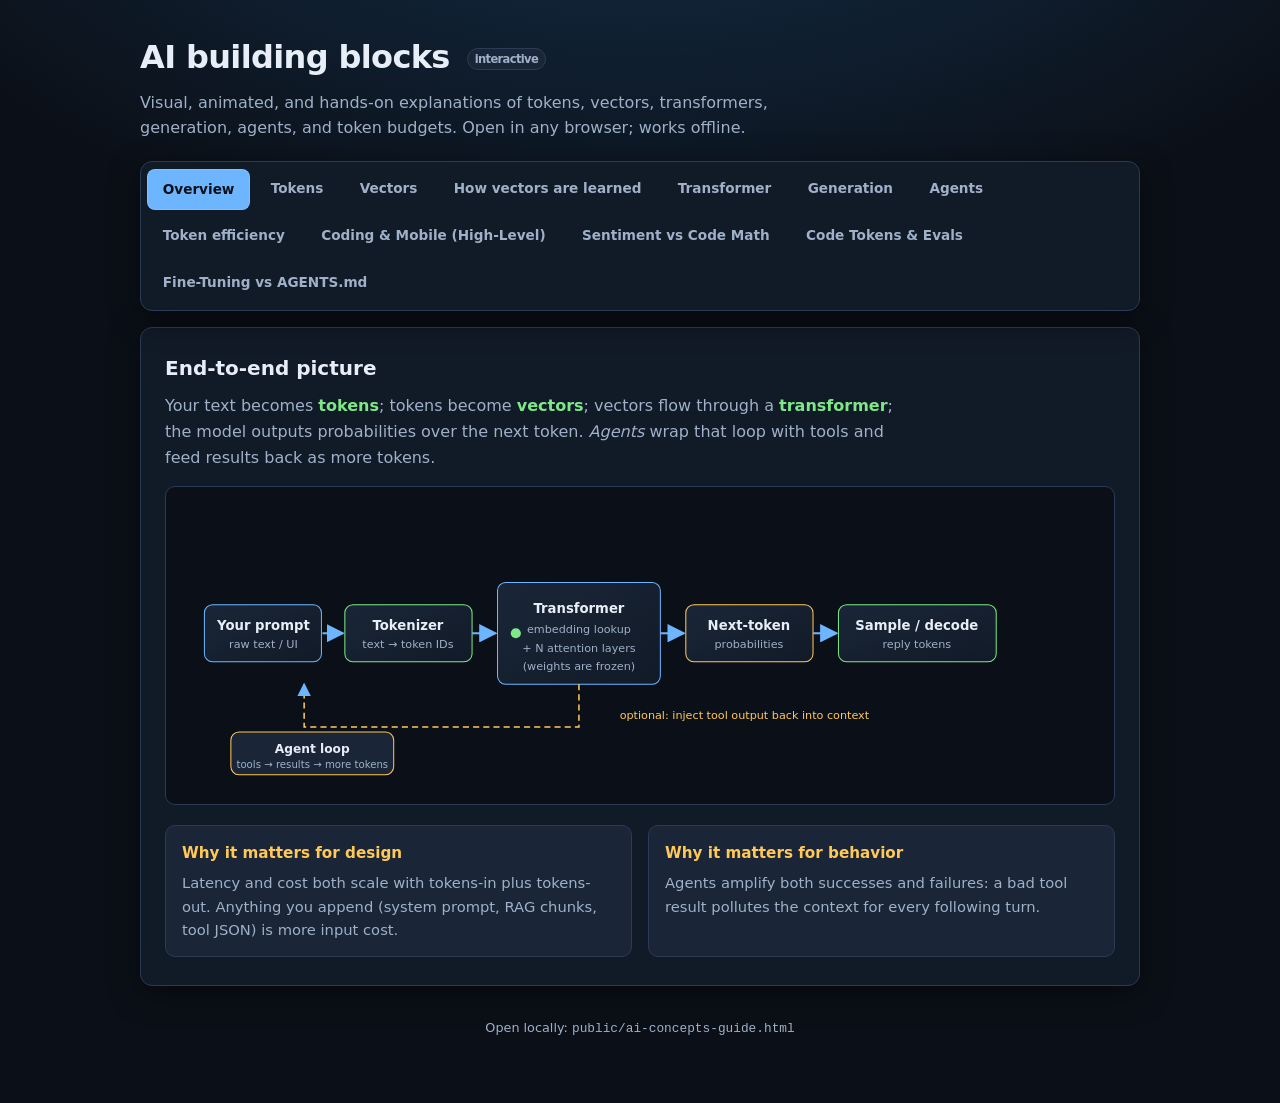
==== commit c33a70c3: "feat: add coding models, mobile dev, sentiment math comparison, evals, and AGENTS.md chapters Co-aut" ====
--- a/index.html
+++ b/index.html
@@ -187,6 +187,10 @@
       <button role="tab" id="tab-generation" aria-selected="false" aria-controls="panel-generation" tabindex="-1">Generation</button>
       <button role="tab" id="tab-agents" aria-selected="false" aria-controls="panel-agents" tabindex="-1">Agents</button>
       <button role="tab" id="tab-optimize" aria-selected="false" aria-controls="panel-optimize" tabindex="-1">Token efficiency</button>
+      <button role="tab" id="tab-coding-hl" aria-selected="false" aria-controls="panel-coding-hl" tabindex="-1">Coding &amp; Mobile (High-Level)</button>
+      <button role="tab" id="tab-coding-math" aria-selected="false" aria-controls="panel-coding-math" tabindex="-1">Sentiment vs Code Math</button>
+      <button role="tab" id="tab-tokens-evals" aria-selected="false" aria-controls="panel-tokens-evals" tabindex="-1">Code Tokens &amp; Evals</button>
+      <button role="tab" id="tab-codebase" aria-selected="false" aria-controls="panel-codebase" tabindex="-1">Fine-Tuning vs AGENTS.md</button>
     </div>
 
     <!-- ============================== OVERVIEW ============================== -->
@@ -799,6 +803,180 @@
       </ul>
       <div class="callout green">
         Measure before you optimize. Log <em>tokens-in / tokens-out per request</em> and per tool. The biggest cost is usually one tool you forgot you had.
+      </div>
+    </section>
+
+    <!-- ============================== CODING & MOBILE (HIGH-LEVEL) ============================== -->
+    <section class="panel" role="tabpanel" id="panel-coding-hl" aria-labelledby="tab-coding-hl" hidden>
+      <h2>How a Coding Model is Built (Mobile App Development Lens) <span class="badge">High-Level</span></h2>
+      <p class="lead">
+        A coding LLM is not built by hand-coding compiler rules. It goes through a <strong>4-stage training pipeline</strong> that transforms a raw text predictor into an engineering partner capable of writing SwiftUI, Jetpack Compose, or React Native apps and debugging Gradle/Xcode builds.
+      </p>
+
+      <h3>1. The 4-Stage Factory Pipeline</h3>
+      <div class="diagram-wrap">
+        <svg class="diagram anim" viewBox="0 0 900 290" xmlns="http://www.w3.org/2000/svg" aria-label="Coding model 4-stage training pipeline">
+          <rect width="900" height="290" fill="#0b1018" rx="8" />
+          <text x="450" y="30" text-anchor="middle" fill="#e8eef7" font-size="14" font-weight="600">From Raw GitHub Repos to Mobile App Engineering Agent</text>
+
+          <rect x="25" y="55" width="190" height="125" rx="8" fill="#1a2638" stroke="#6eb5ff" />
+          <text x="120" y="80" text-anchor="middle" fill="#6eb5ff" font-size="13" font-weight="600">1. Pre-Training</text>
+          <text x="120" y="100" text-anchor="middle" fill="#e8eef7" font-size="11">10T–15T+ tokens</text>
+          <text x="120" y="120" text-anchor="middle" fill="#9fb0c8" font-size="10">Swift, Kotlin, JS, docs,</text>
+          <text x="120" y="135" text-anchor="middle" fill="#9fb0c8" font-size="10">PR diffs, StackOverflow</text>
+          <text x="120" y="160" text-anchor="middle" fill="#7ee787" font-size="10">Learns syntax &amp; APIs</text>
+
+          <rect x="245" y="55" width="190" height="125" rx="8" fill="#1a2638" stroke="#7ee787" />
+          <text x="340" y="80" text-anchor="middle" fill="#7ee787" font-size="13" font-weight="600">2. Mid-Training (FIM)</text>
+          <text x="340" y="100" text-anchor="middle" fill="#e8eef7" font-size="11">Repo-level + Long Context</text>
+          <text x="340" y="120" text-anchor="middle" fill="#9fb0c8" font-size="10">Fill-in-the-Middle (FIM)</text>
+          <text x="340" y="135" text-anchor="middle" fill="#9fb0c8" font-size="10">32k → 200k+ token window</text>
+          <text x="340" y="160" text-anchor="middle" fill="#7ee787" font-size="10">Learns multi-file links</text>
+
+          <rect x="465" y="55" width="190" height="125" rx="8" fill="#1a2638" stroke="#ffc857" />
+          <text x="560" y="80" text-anchor="middle" fill="#ffc857" font-size="13" font-weight="600">3. SFT (Instruction)</text>
+          <text x="560" y="100" text-anchor="middle" fill="#e8eef7" font-size="11">100k–1M curated trajectories</text>
+          <text x="560" y="120" text-anchor="middle" fill="#9fb0c8" font-size="10">(Prompt → Plan → Edit)</text>
+          <text x="560" y="135" text-anchor="middle" fill="#9fb0c8" font-size="10">Tool calls, diffs, tests</text>
+          <text x="560" y="160" text-anchor="middle" fill="#7ee787" font-size="10">Learns assistant behavior</text>
+
+          <rect x="685" y="55" width="190" height="125" rx="8" fill="#1a2638" stroke="#fca5a5" />
+          <text x="780" y="80" text-anchor="middle" fill="#fca5a5" font-size="13" font-weight="600">4. RLVR (Execution RL)</text>
+          <text x="780" y="100" text-anchor="middle" fill="#e8eef7" font-size="11">Compiler &amp; Test Rewards</text>
+          <text x="780" y="120" text-anchor="middle" fill="#9fb0c8" font-size="10">xcodebuild / gradlew</text>
+          <text x="780" y="135" text-anchor="middle" fill="#9fb0c8" font-size="10">XCTest / JUnit pass/fail</text>
+          <text x="780" y="160" text-anchor="middle" fill="#7ee787" font-size="10">Learns to self-correct</text>
+
+          <rect x="25" y="205" width="850" height="65" rx="8" fill="#0d1c2c" stroke="#6eb5ff" />
+          <text x="450" y="230" text-anchor="middle" fill="#e8eef7" font-size="12" font-weight="600">Mobile App Development Specifics Learned Across Stages</text>
+          <text x="450" y="252" text-anchor="middle" fill="#9fb0c8" font-size="11">Declarative UI (SwiftUI / Compose) · Lifecycle &amp; Threading (MainActor / Coroutines) · Platform Configs (Info.plist / AndroidManifest.xml / Podfile / build.gradle.kts)</text>
+        </svg>
+      </div>
+
+      <h3>2. Why Mobile App Development is Uniquely Challenging for Models</h3>
+      <div class="grid2">
+        <div class="card"><h4>Fast SDK Deprecation Cycles</h4><p>iOS and Android SDKs evolve yearly. Old training data contains <code>UIViewController</code>, <code>NavigationView</code>, or Android <code>AsyncTask</code>, while modern apps expect <code>@Observable</code>, <code>NavigationStack</code>, and Kotlin Coroutines/Compose.</p></div>
+        <div class="card"><h4>Cross-Layer Coupling</h4><p>A single mobile feature touches UI code (Swift/Kotlin), native config (<code>Info.plist</code> / <code>AndroidManifest.xml</code>), dependency graphs (<code>Podfile</code> / <code>libs.versions.toml</code>), and GraphQL/REST schemas.</p></div>
+        <div class="card"><h4>Implicit Lifecycle &amp; State</h4><p>Mobile apps get backgrounded, rotated, and memory-killed. Models must reason about retain cycles (<code>[weak self]</code>), Compose recomposition stability, and main-thread UI rules.</p></div>
+        <div class="card"><h4>Heavyweight Build Loops</h4><p>Unlike Python scripts that run in 50ms, verifying an iOS Simulator or Android Gradle build takes seconds to minutes — making fast unit-test slices critical during RL training.</p></div>
+      </div>
+    </section>
+
+    <!-- ============================== SENTIMENT VS CODE MATH ============================== -->
+    <section class="panel" role="tabpanel" id="panel-coding-math" aria-labelledby="tab-coding-math" hidden>
+      <h2>Financial Sentiment Model vs. Coding LLM <span class="badge">Technical &amp; Math</span></h2>
+      <p class="lead">
+        If you have built a sentiment analysis model for publicly traded companies on historical data (10-Ks, earnings calls, headlines), you already know 70% of the mathematical foundations. Here is how the math scales from predicting <em>Bearish / Neutral / Bullish</em> to generating working mobile apps.
+      </p>
+
+      <h3>1. Architecture &amp; Objective Comparison</h3>
+      <table class="kv">
+        <tr><th>Dimension</th><th>Stock Sentiment Model (e.g. FinBERT / LSTM / XGBoost)</th><th>Coding LLM (e.g. Claude / GPT / DeepSeek-Coder / Qwen-Coder)</th></tr>
+        <tr><td><strong>Task Mapping</strong></td><td>Sequence-to-One Classification: <code>f(X) → y ∈ {-1, 0, +1}</code></td><td>Autoregressive Generation: <code>P(x_t | x_1, ..., x_{t-1})</code></td></tr>
+        <tr><td><strong>Attention Mask</strong></td><td>Bidirectional (Encoder sees full headline at once)</td><td>Causal Lower-Triangular Mask (Token <code>t</code> only sees <code>≤ t</code>)</td></tr>
+        <tr><td><strong>Output Head</strong></td><td><code>Linear(d_model, 3)</code> + Softmax over 3 sentiment classes</td><td><code>Linear(d_model, |V|)</code> + Softmax over ~100,000+ code/text tokens</td></tr>
+        <tr><td><strong>Loss Function</strong></td><td>Cross-Entropy over 3 classes or MSE on forward return</td><td>Cross-Entropy over every next token + FIM + RL execution reward</td></tr>
+        <tr><td><strong>Time-Series Pitfall</strong></td><td>Lookahead bias / market regime change</td><td>SDK deprecation drift (e.g., iOS 14 APIs vs iOS 18 APIs)</td></tr>
+      </table>
+
+      <h3>2. The Core Equations</h3>
+      <div class="card" style="margin-bottom:0.85rem;">
+        <h4>A. Your Sentiment Model: Sequence Classification Loss</h4>
+        <p>Given token sequence <code>X = (x_1, ..., x_T)</code> pooled into a single hidden vector <code>h ∈ ℝ^d</code>, with <code>C = 3</code> classes (Bearish, Neutral, Bullish):</p>
+        <p style="font-family:var(--mono); color:#b6dcff; margin-top:0.4rem;">P(y = c | X) = exp(W_c · h + b_c) / Σ_j exp(W_j · h + b_j) &nbsp;&nbsp;|&nbsp;&nbsp; L_sentiment = - Σ_{c=1}^3 y_c log P(y = c | X)</p>
+      </div>
+      <div class="card" style="margin-bottom:0.85rem;">
+        <h4>B. Coding Model Stage 1: Autoregressive Next-Token Loss</h4>
+        <p>Instead of one label per document, every single token in a Swift or Kotlin file is a classification target over vocabulary <code>V</code> (where <code>|V| ≈ 100,000–128,000</code>):</p>
+        <p style="font-family:var(--mono); color:#b6dcff; margin-top:0.4rem;">L_CLM(θ) = - Σ_{t=1}^T log P_θ(x_t | x_1, x_2, ..., x_{t-1})</p>
+      </div>
+      <div class="card" style="margin-bottom:0.85rem;">
+        <h4>C. Coding Model Stage 2: Fill-in-the-Middle (FIM) Objective</h4>
+        <p>When coding in Xcode or Cursor, your cursor is in the middle of a file: you have code <em>before</em> (Prefix) and code <em>after</em> (Suffix). During training, ~50% of files are split into <code>(Prefix, Middle, Suffix)</code> and rearranged so a causal decoder can learn to bridge them:</p>
+        <p style="font-family:var(--mono); color:#b6dcff; margin-top:0.4rem;">[FIM_PREFIX] {Prefix} [FIM_SUFFIX] {Suffix} [FIM_MIDDLE] {Middle} [EOS]</p>
+      </div>
+      <div class="card">
+        <h4>D. Coding Model Stage 4: RL with Verifiable Rewards (GRPO / PPO)</h4>
+        <p>In finance, market return rewards are noisy (a great earnings report can still drop 5% on macro news). In coding, rewards are <strong>deterministic and verifiable</strong>: does <code>xcodebuild test</code> compile and pass? Group Relative Policy Optimization (GRPO) samples <code>G</code> candidate solutions, runs them in a sandbox, scores each with <code>r_i ∈ {0, 1}</code>, normalizes advantage <code>A_i = (r_i - mean(r)) / std(r)</code>, and updates weights toward code that compiles and passes tests.</p>
+      </div>
+    </section>
+
+    <!-- ============================== CODE TOKENS & EVALS ============================== -->
+    <section class="panel" role="tabpanel" id="panel-tokens-evals" aria-labelledby="tab-tokens-evals" hidden>
+      <h2>What Are Tokens and Evals in Coding &amp; Mobile Dev?</h2>
+      <p class="lead">
+        In sentiment analysis, tokens are mostly English words and evals are F1/AUC or backtest Sharpe. In software engineering, both take on specialized meanings.
+      </p>
+
+      <h3>1. How Code Tokenization Works (Byte-Pair Encoding)</h3>
+      <p>
+        Modern coding tokenizers (like <code>cl100k_base</code> or <code>o200k_base</code>) use Byte-Pair Encoding (BPE) trained specifically on source code:
+      </p>
+      <ul>
+        <li><strong>Whitespace Merging:</strong> 4 spaces (<code>"    "</code>) or 8 spaces are merged into a <em>single token</em> so indentation in Swift/Python/Kotlin doesn't blow up sequence length.</li>
+        <li><strong>Identifier Splitting:</strong> <code>@StateObject private var viewModel = CheckoutViewModel()</code> splits along camelCase/PascalCase boundaries: <code>["@State", "Object", " private", " var", " viewModel", " =", " Checkout", "ViewModel", "()"]</code>.</li>
+        <li><strong>Digit Splitting:</strong> Numbers are split into 1–3 digit chunks (e.g., <code>2026</code> → <code>"202", "6"</code> or <code>"20", "26"</code>) so models can do arithmetic consistently.</li>
+        <li><strong>Mobile Token Traps:</strong> Xcode's <code>project.pbxproj</code> UUIDs, base64 assets, and verbose Gradle stack traces have terrible token compression and rapidly exhaust your context window.</li>
+      </ul>
+
+      <h3>2. What Are "Evals" in Coding Models?</h3>
+      <p>
+        In sentiment analysis, you evaluate against a static ground-truth label (Positive/Negative). Why doesn't static text comparison work for code? Because <strong>ten completely different Swift implementations can all be 100% correct</strong>, while a response that matches 99% of characters but misses one closing brace <code>}</code> is 100% broken.
+      </p>
+      <div class="diagram-wrap">
+        <svg class="diagram" viewBox="0 0 900 230" xmlns="http://www.w3.org/2000/svg" aria-label="Execution based evals pipeline">
+          <rect width="900" height="230" fill="#0b1018" rx="8" />
+          <text x="450" y="30" text-anchor="middle" fill="#e8eef7" font-size="14" font-weight="600">The Execution Eval Loop (pass@k &amp; SWE-bench)</text>
+          <rect x="30" y="60" width="180" height="70" rx="8" fill="#1a2638" stroke="#6eb5ff" />
+          <text x="120" y="90" text-anchor="middle" fill="#e8eef7" font-size="12" font-weight="600">1. Task + Repo Snapshot</text>
+          <text x="120" y="110" text-anchor="middle" fill="#9fb0c8" font-size="10">GitHub issue + git commit</text>
+
+          <rect x="245" y="60" width="180" height="70" rx="8" fill="#1a2638" stroke="#7ee787" />
+          <text x="335" y="90" text-anchor="middle" fill="#e8eef7" font-size="12" font-weight="600">2. Generate k Patches</text>
+          <text x="335" y="110" text-anchor="middle" fill="#9fb0c8" font-size="10">Model edits Swift/Kotlin files</text>
+
+          <rect x="460" y="60" width="190" height="70" rx="8" fill="#1a2638" stroke="#ffc857" />
+          <text x="555" y="90" text-anchor="middle" fill="#e8eef7" font-size="12" font-weight="600">3. Container Sandbox</text>
+          <text x="555" y="110" text-anchor="middle" fill="#9fb0c8" font-size="10">Compile + Run Hidden Tests</text>
+
+          <rect x="685" y="60" width="185" height="70" rx="8" fill="#0d1f15" stroke="#7ee787" />
+          <text x="777" y="90" text-anchor="middle" fill="#7ee787" font-size="12" font-weight="600">4. Verifiable Score</text>
+          <text x="777" y="110" text-anchor="middle" fill="#9fb0c8" font-size="10">Fail-to-Pass &amp; Pass-to-Pass</text>
+
+          <text x="450" y="175" text-anchor="middle" fill="#b6dcff" font-size="12" font-family="ui-monospace, monospace">pass@k = 1 - C(n - c, k) / C(n, k)   (probability at least 1 of k samples passes all unit tests)</text>
+          <text x="450" y="202" text-anchor="middle" fill="#9fb0c8" font-size="11">Mobile Evals: Compile gate (xcodebuild / gradlew) → Unit tests (XCTest / JUnit) → UI/Snapshot tests (XCUITest / Compose Test)</text>
+        </svg>
+      </div>
+    </section>
+
+    <!-- ============================== FINE-TUNING VS AGENTS.MD ============================== -->
+    <section class="panel" role="tabpanel" id="panel-codebase" aria-labelledby="tab-codebase" hidden>
+      <h2>Existing Codebase: Custom Model / Fine-Tuning vs. <code>AGENTS.md</code> &amp; Skills</h2>
+      <p class="lead">
+        "Can a model be created or tweaked specifically for an existing codebase, or is that more the department of <code>AGENTS.md</code> and Skills?" — This is the single most important architectural question in modern AI engineering.
+      </p>
+
+      <h3>1. Why Fine-Tuning on Your Repo Usually Disappoints</h3>
+      <p>
+        In your stock sentiment work, if you trained a model on 2018–2021 filings and never updated the weights, it wouldn't know about new 2026 tickers or macro regimes. A living codebase changes <strong>every single day via git commits</strong>:
+      </p>
+      <ul>
+        <li><strong>Weight Staleness:</strong> If you LoRA fine-tune a model on Tuesday, and on Thursday your team refactors <code>AuthManager</code> into <code>SessionCoordinator</code>, the fine-tuned weights will hallucinate calls to the deleted <code>AuthManager</code>.</li>
+        <li><strong>Parametric vs. Non-Parametric Memory:</strong> Neural network weights (<em>parametric memory</em>) are fuzzy and slow to update; they are great at learning <em>skills and syntax</em>, but terrible at memorizing exact file paths and Today's API signatures.</li>
+      </ul>
+
+      <h3>2. The Decision Matrix: What Belongs Where?</h3>
+      <table class="kv">
+        <tr><th>Approach</th><th>What It Modifies</th><th>Best Used For</th><th>Verdict for Existing Mobile Codebase</th></tr>
+        <tr><td><strong>Train From Scratch</strong></td><td>All weights <code>θ</code> (billions of params)</td><td>Frontier AI labs with $10M–$100M+ compute &amp; trillions of tokens</td><td><strong>Never</strong> for a company codebase.</td></tr>
+        <tr><td><strong>Fine-Tuning (LoRA / SFT)</strong></td><td>Low-rank weight adapters <code>ΔW = B·A</code></td><td>Proprietary internal languages (DSLs), strict on-device/air-gapped deployment, or small fast Tab-autocomplete models</td><td><strong>Rarely (~5% of cases)</strong> — only for proprietary DSLs or latency-critical small models.</td></tr>
+        <tr><td><strong>RAG / Codebase Indexing</strong></td><td>Retrieved context chunks <code>C</code></td><td>Finding exact definitions, call sites, and implementations across 5,000+ Swift/Kotlin files</td><td><strong>Essential</strong> — keeps the model grounded in the current git branch.</td></tr>
+        <tr><td><strong><code>AGENTS.md</code> &amp; Rules</strong></td><td>Always-on system conditioning</td><td>Architecture laws (MVVM/MVI), build/test commands (<code>./gradlew test</code>), forbidden deprecated APIs</td><td><strong>Primary Lever (#1 ROI)</strong> — instant, version-controlled in git, zero training cost.</td></tr>
+        <tr><td><strong>Skills (<code>SKILL.md</code>)</strong></td><td>On-demand procedural workflows</td><td>Step-by-step playbooks: "Scaffold a new feature module", "Run iOS snapshot tests", "Migrate UIKit view to SwiftUI"</td><td><strong>Primary Lever (#1 ROI)</strong> — keeps context lean until that specific workflow is needed.</td></tr>
+      </table>
+
+      <div class="callout green">
+        <strong>Bottom-Line Rule of Thumb:</strong> Use <strong>frontier model weights</strong> for general coding intelligence, <strong>Codebase Indexing / Search tools</strong> for "what exists in the repo right now", <strong><code>AGENTS.md</code></strong> for "the rules of this repo", and <strong><code>SKILL.md</code></strong> for "how to execute complex multi-step tasks in this repo."
       </div>
     </section>
 
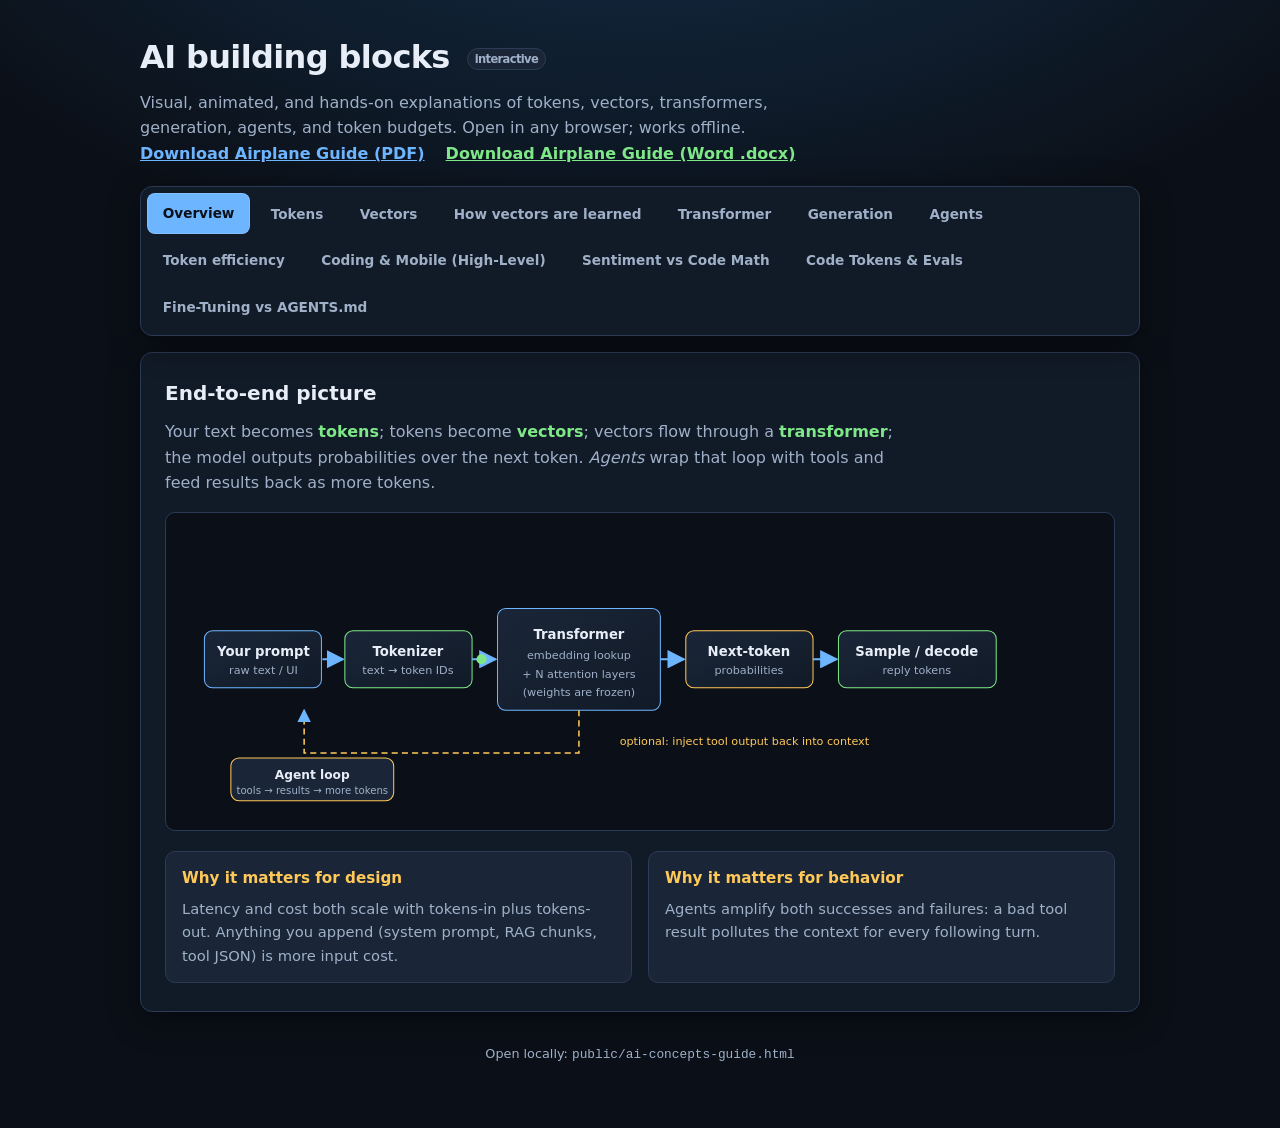
==== commit b8ed2b5e: "feat: add PDF and Word (.docx) offline airplane guides Co-authored-by: sudarshan.gangareddy <sudarsh" ====
--- a/index.html
+++ b/index.html
@@ -175,6 +175,9 @@
       <p>
         Visual, animated, and hands-on explanations of tokens, vectors, transformers,
         generation, agents, and token budgets. Open in any browser; works offline.
+        <br />
+        <a href="coding-models-airplane-guide.pdf" download style="color:var(--accent); font-weight:600; text-decoration:underline; margin-right:1rem;">Download Airplane Guide (PDF)</a>
+        <a href="coding-models-airplane-guide.docx" download style="color:var(--accent2); font-weight:600; text-decoration:underline;">Download Airplane Guide (Word .docx)</a>
       </p>
     </header>
 
